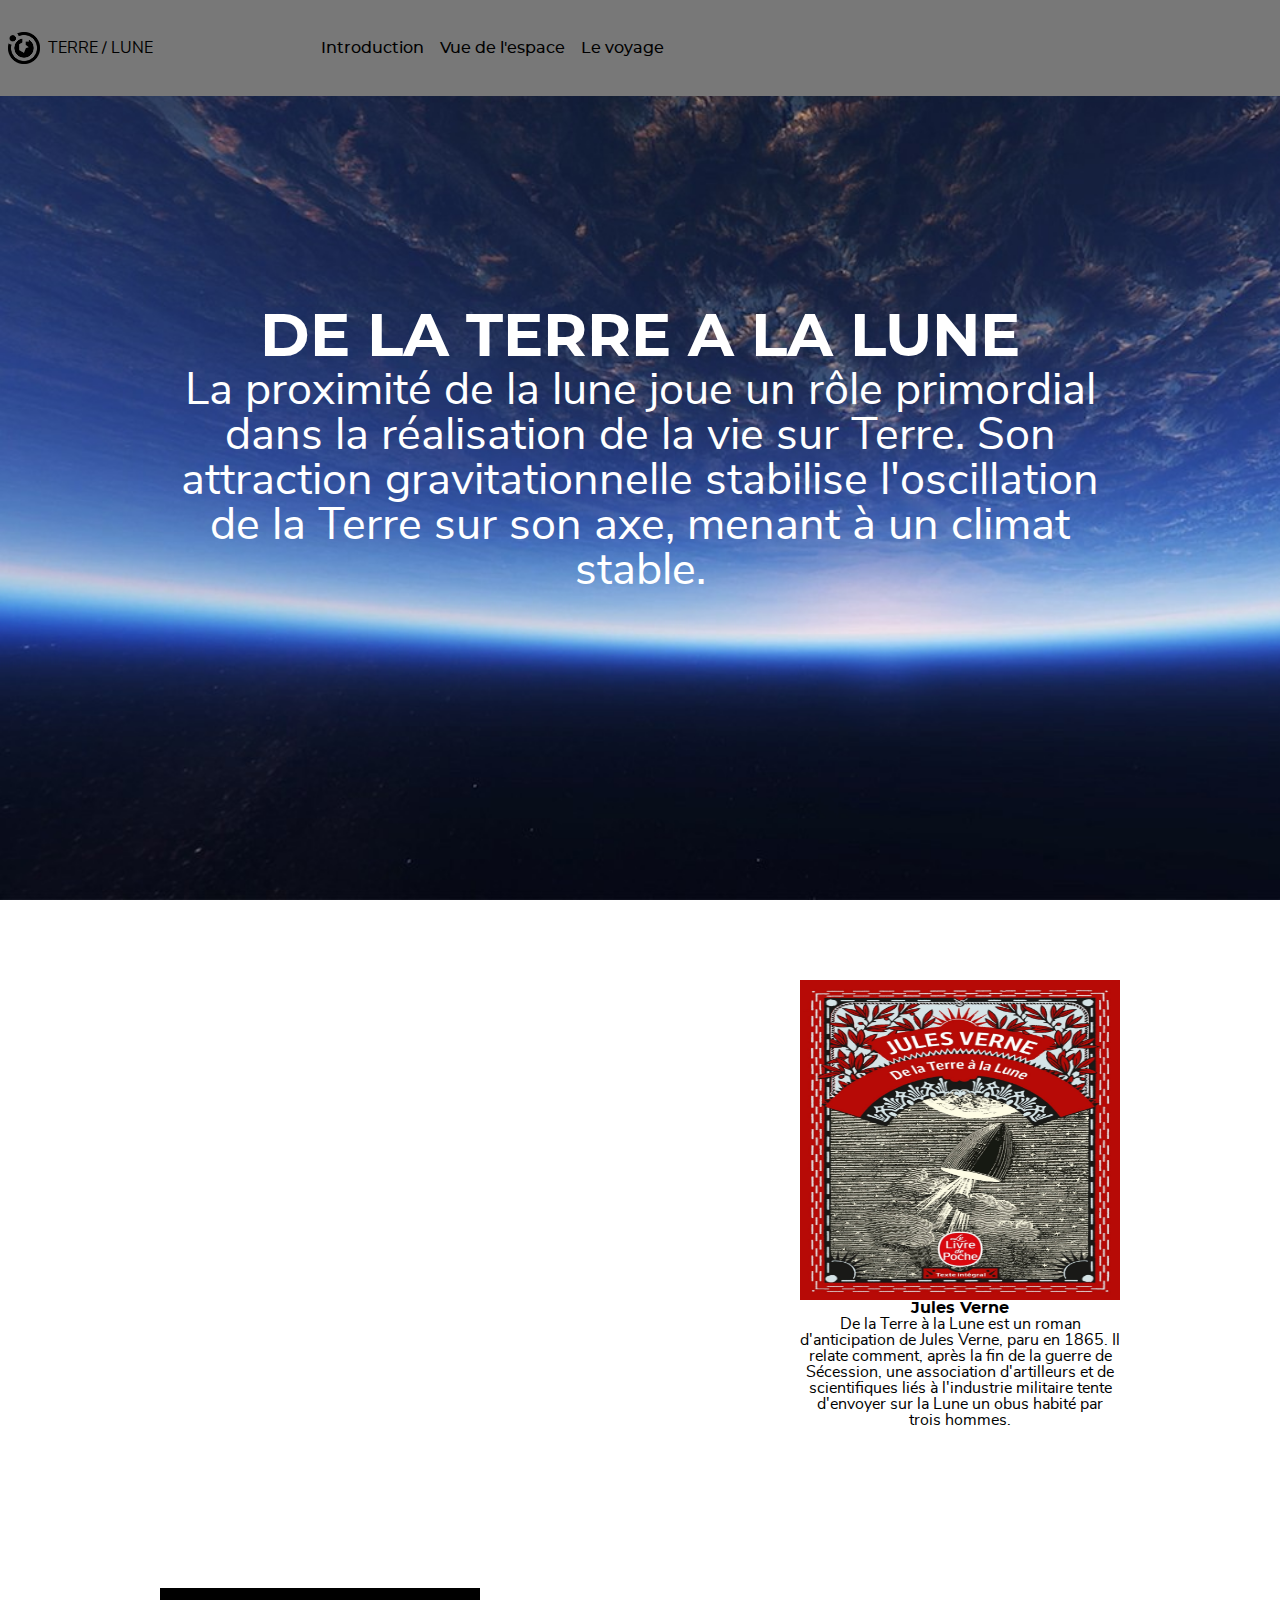
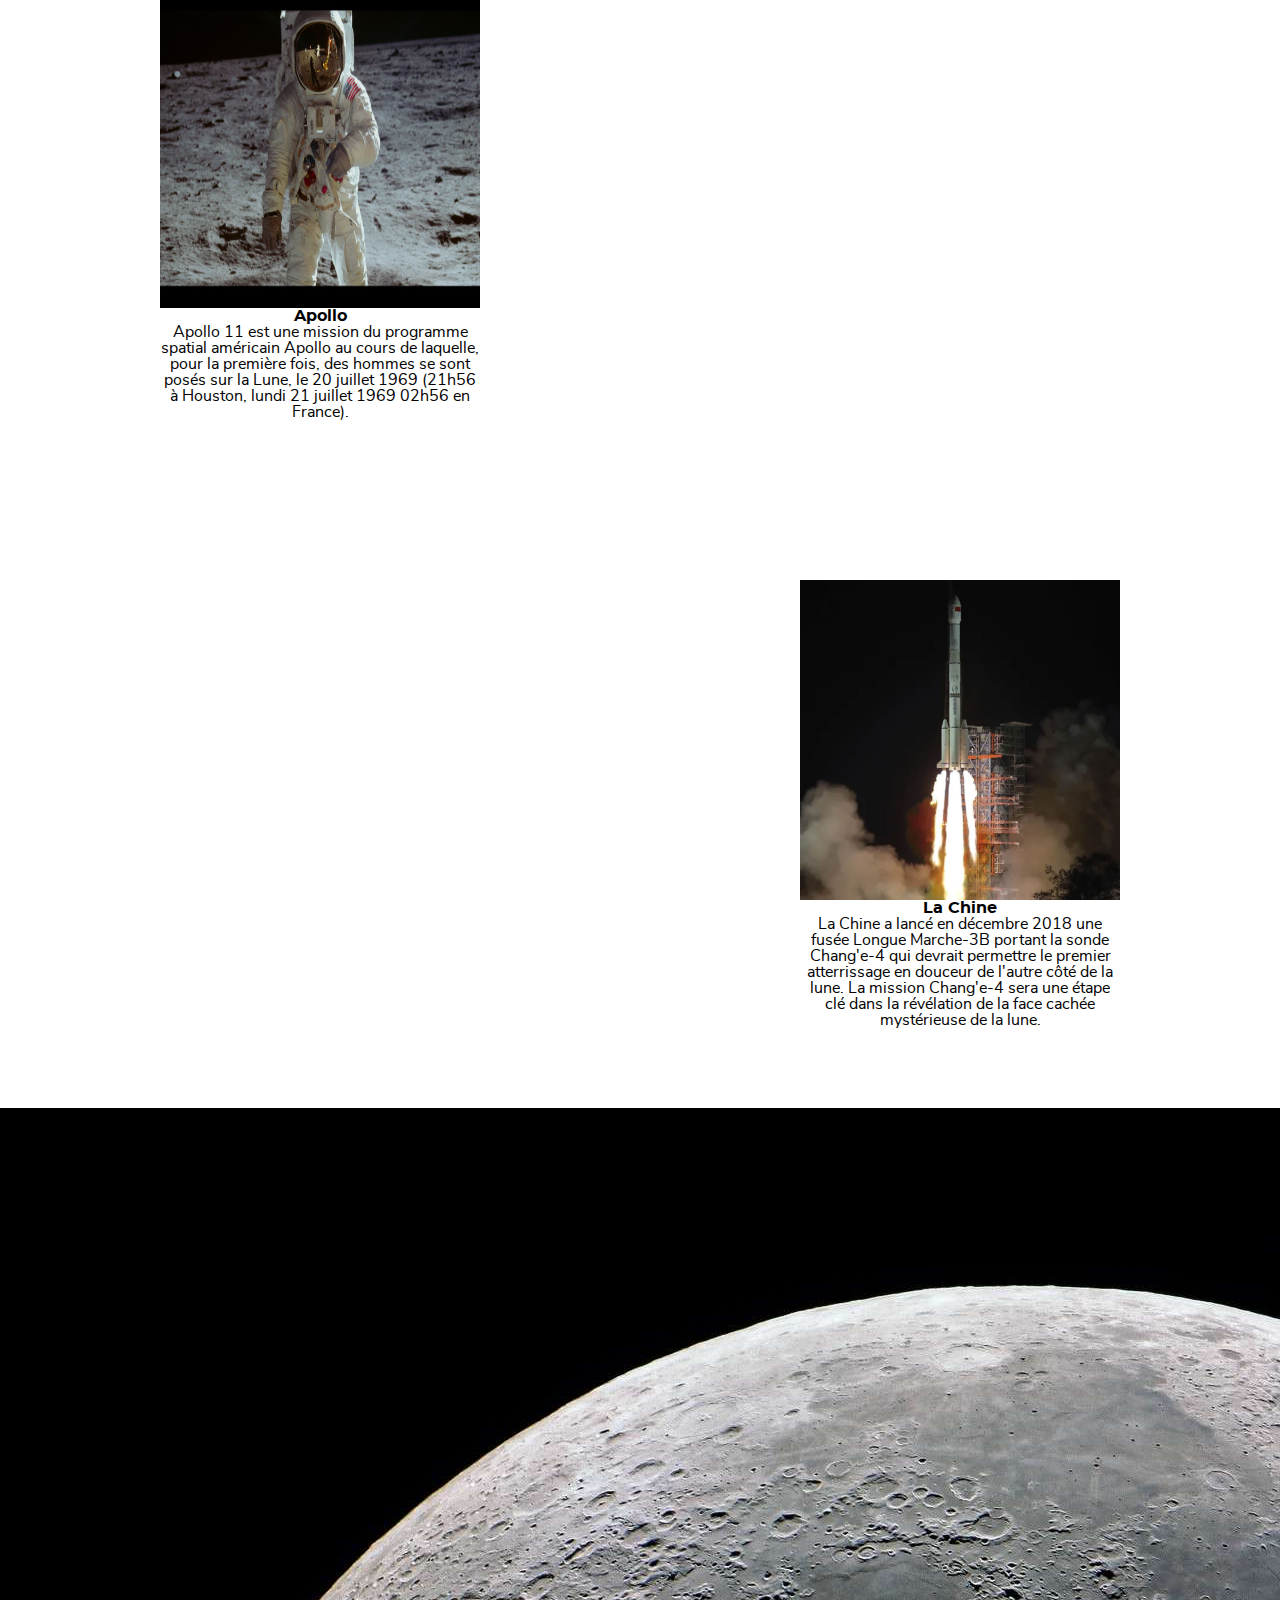
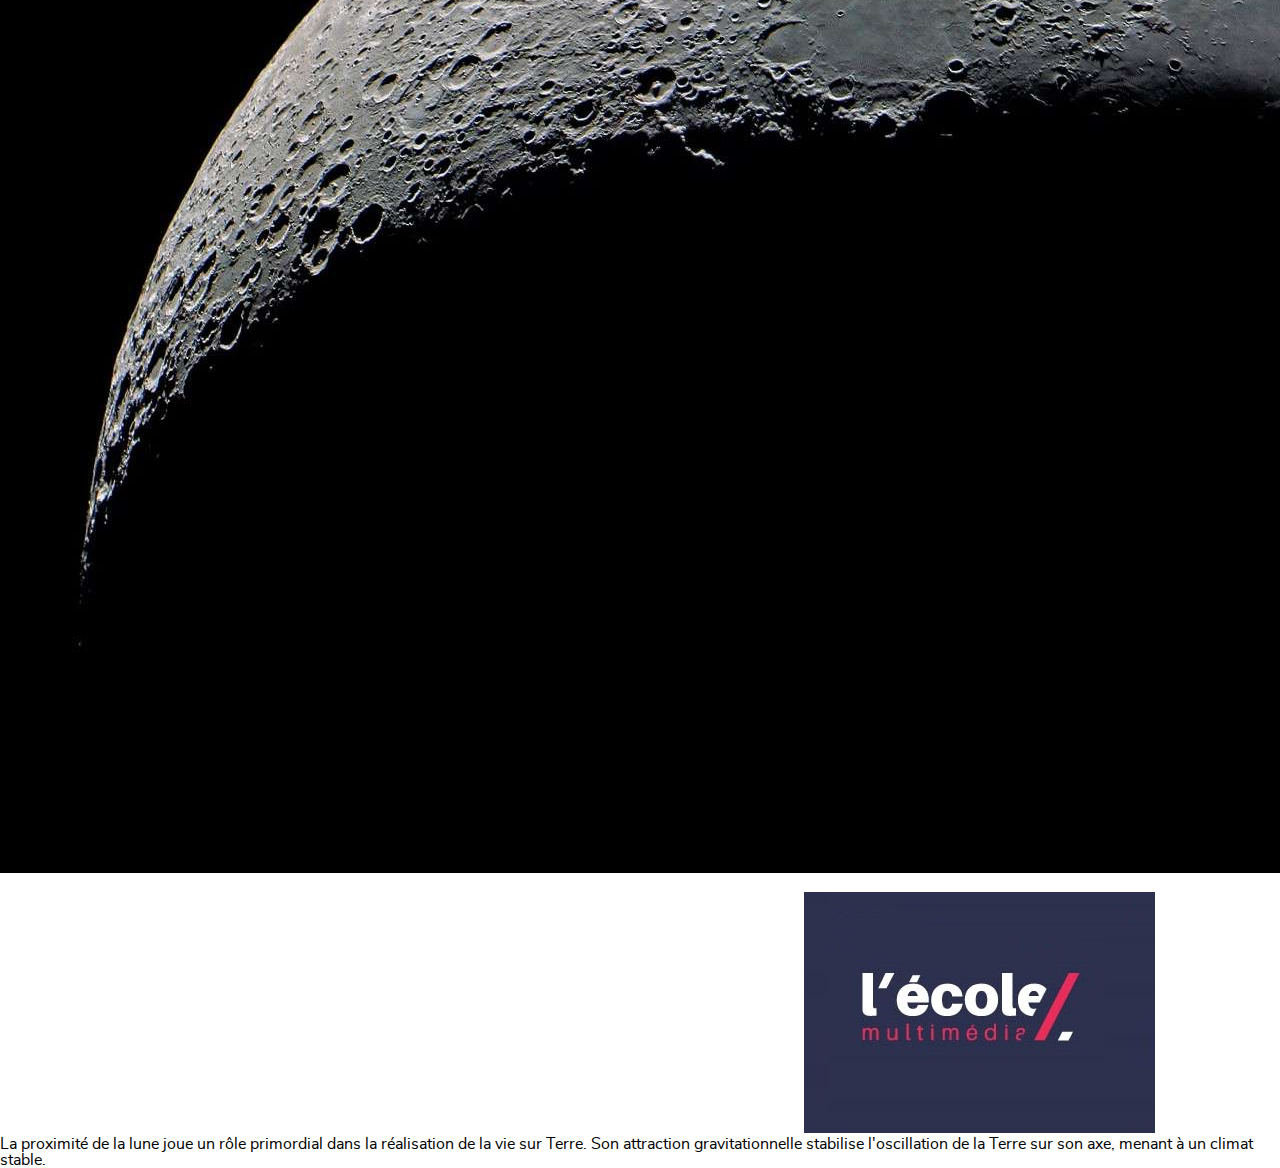
==== index.html @ bf5ff04a "History part is now finished" ====
<!DOCTYPE html>
<html lang="fr">

<head>
    <meta charset="UTF-8">
    <meta name="viewport" content="width=device-width, initial-scale=1.0">
    <meta http-equiv="X-UA-Compatible" content="ie=edge">
    <title>Home</title>
    <link rel="stylesheet" href="css/template.css">
    <link rel="stylesheet" href="css/index.css">
</head>

<body>
    <nav class="navigation">
        <a href="index.html">
            <img src="assets/images/logo.png" alt="Logo du projet">
            <p>TERRE / LUNE</p>
        </a>
        <a href="">Introduction</a>
        <a href="">Vue de l'espace</a>
        <a href="">Le voyage</a>
    </nav>

    <main>
        <section class="introduction">
            <h1>DE LA TERRE A LA LUNE</h1>
            <p>
                La proximité de la lune joue un rôle primordial dans la réalisation
                de la vie sur Terre. Son attraction gravitationnelle stabilise
                l'oscillation de la Terre sur son axe, menant à un climat stable.
            </p>
        </section>

        <div id="bar"></div>

        <section class="history">
            <div>
                <img src="assets/images/jules verne.jpg"
                    alt="Image représentant le roman de Jules Verne 'De la Terre à la Lune'.">
                <h1>Jules Verne</h1>
                <p>
                    <em>De la Terre à la Lune</em> est un roman d'anticipation de Jules Verne,
                    paru en 1865. Il relate comment, après la fin de la guerre de
                    Sécession, une association d'artilleurs et de scientifiques liés à
                    l'industrie militaire tente d'envoyer sur la Lune un obus habité par
                    trois hommes.
                </p>
            </div>

            <div>
                <img src="assets/images/apollo.jpg"
                    alt="Image représentant un astronaute de la mission Apollo II sur la Lune">
                <h1>Apollo</h1>
                <p>
                    Apollo 11 est une mission du programme spatial américain <em>Apollo</em> au
                    cours de laquelle, pour la première fois, des hommes se sont posés
                    sur la Lune, le 20 juillet 1969 (21h56 à Houston, lundi 21 juillet
                    1969 02h56 en France).
                </p>
            </div>

            <div>
                <img src="assets/images/la chine.jpg"
                    alt="Image représentant une fusée qui est entrain de décoller. Il s'agit de la fusée Marche-3B">
                <h1>La Chine</h1>
                <p>
                    La Chine a lancé en décembre 2018 une fusée Longue Marche-3B portant
                    la sonde Chang'e-4 qui devrait permettre le premier atterrissage en
                    douceur de l'autre côté de la lune. La mission Chang'e-4 sera une
                    étape clé dans la révélation de la face cachée mystérieuse de la
                    lune.
                </p>
            </div>
        </section>

        <section class="conclusion">
            <img src="assets/images/moon.jpg" alt="Image représentant la Lune">

            <div class="logos">
                <img src="assets/images/CNES-logo.png" alt="Logo du CNES">
                <img src="assets/images/logolem.jpg" alt="Logo de l'école Multimédia">
                <p>
                    La proximité de la lune joue un rôle primordial dans la réalisation
                    de la vie sur Terre. Son attraction gravitationnelle stabilise
                    l'oscillation de la Terre sur son axe, menant à un climat stable.
                </p>
            </div>
        </section>
    </main>
</body>

</html>
---- css/template.css ----
/* http://meyerweb.com/eric/tools/css/reset/ 
   v2.0 | 20110126
   License: none (public domain)
*/

html, body, div, span, applet, object, iframe,
h1, h2, h3, h4, h5, h6, p, blockquote, pre,
a, abbr, acronym, address, big, cite, code,
del, dfn, em, img, ins, kbd, q, s, samp,
small, strike, strong, sub, sup, tt, var,
b, u, i, center,
dl, dt, dd, ol, ul, li,
fieldset, form, label, legend,
table, caption, tbody, tfoot, thead, tr, th, td,
article, aside, canvas, details, embed, 
figure, figcaption, footer, header, hgroup, 
menu, nav, output, ruby, section, summary,
time, mark, audio, video {
	margin: 0;
	padding: 0;
	border: 0;
	font-size: 100%;
	font: inherit;
	vertical-align: baseline;
}
/* HTML5 display-role reset for older browsers */
article, aside, details, figcaption, figure, 
footer, header, hgroup, menu, nav, section {
	display: block;
}
body {
	line-height: 1;
}
ol, ul {
	list-style: none;
}
blockquote, q {
	quotes: none;
}
blockquote:before, blockquote:after,
q:before, q:after {
	content: '';
	content: none;
}
table {
	border-collapse: collapse;
	border-spacing: 0;
}

/*****************/
/***** FONTS *****/
/*****************/

@font-face {
    font-family: Montserrat;
    src: url('../assets/fonts/montserrat-medium-webfont.woff2') format('woff2'),
         url('../assets/fonts/montserrat-medium-webfont.woff') format('woff');
    font-weight: normal;
    font-style: normal;
}

@font-face {
    font-family: Montserrat;
    src: url('../assets/fonts/montserrat-bold-webfont.woff2') format('woff2'),
         url('../assets/fonts/montserrat-bold-webfont.woff') format('woff');
    font-weight: bold;
    font-style: normal;
}

@font-face {
    font-family: Nunito;
    src: url('../assets/fonts/nunitosans-regular-webfont.woff2') format('woff2'),
         url('../assets/fonts/nunitosans-regular-webfont.woff') format('woff');
    font-weight: normal;
    font-style: normal;
}

@font-face {
    font-family: Nunito;
    src: url('../assets/fonts/nunitosans-bold-webfont.woff2') format('woff2'),
         url('../assets/fonts/nunitosans-bold-webfont.woff') format('woff');
    font-weight: bold;
    font-style: normal;
}

/*****************/

a {
    text-decoration: none;
    color: black;
}

.navigation {
    position: fixed;
    width: 100%;
    font-family: Montserrat;
    background-color: #787878;
    display: flex;
    flex-direction: row;
    align-items: center;
    top:0;
    z-index: 2;
}

.navigation a:first-of-type{
    display: flex;
    align-items: center;
    padding-right: 10rem;
}

.navigation a:first-of-type p{
    padding-left: 0.5rem;
}

.navigation a:first-of-type img{
    width: 2rem;
    height: 2rem;
}

.navigation a{
    padding: 2rem 0.5rem;
}

p {
    font-family: Nunito;
}

h1 {
    font-family: Montserrat;
    font-weight: bold;
}
---- css/index.css ----
.introduction {
    color: white;
    font-family: Montserrat;
    height: 100vh;
    background-image: url("../assets/images/earth.jpg");
    background-repeat: no-repeat;
    background-size: cover;
    text-align: center;
    display: flex;
    align-items: center;
    justify-content: center;
    flex-direction: column;
}

.introduction h1 {
    font-size: 60px;
}

.introduction p {
    font-size: 45px;
    width: 75%
}

.history {
    display: flex;
    flex-direction: column;
    align-items: flex-end;
}

.history img {
    width: 20rem;
    height: 20rem;
}

.history div {
    width: 20rem;
    text-align: center;
    display: flex;
    align-items: center;
    flex-direction: column;
    padding: 5rem 10rem 5rem 0rem;
}

.history div:nth-of-type(2) {
    align-self: flex-start;
    padding-left: 10rem;
}
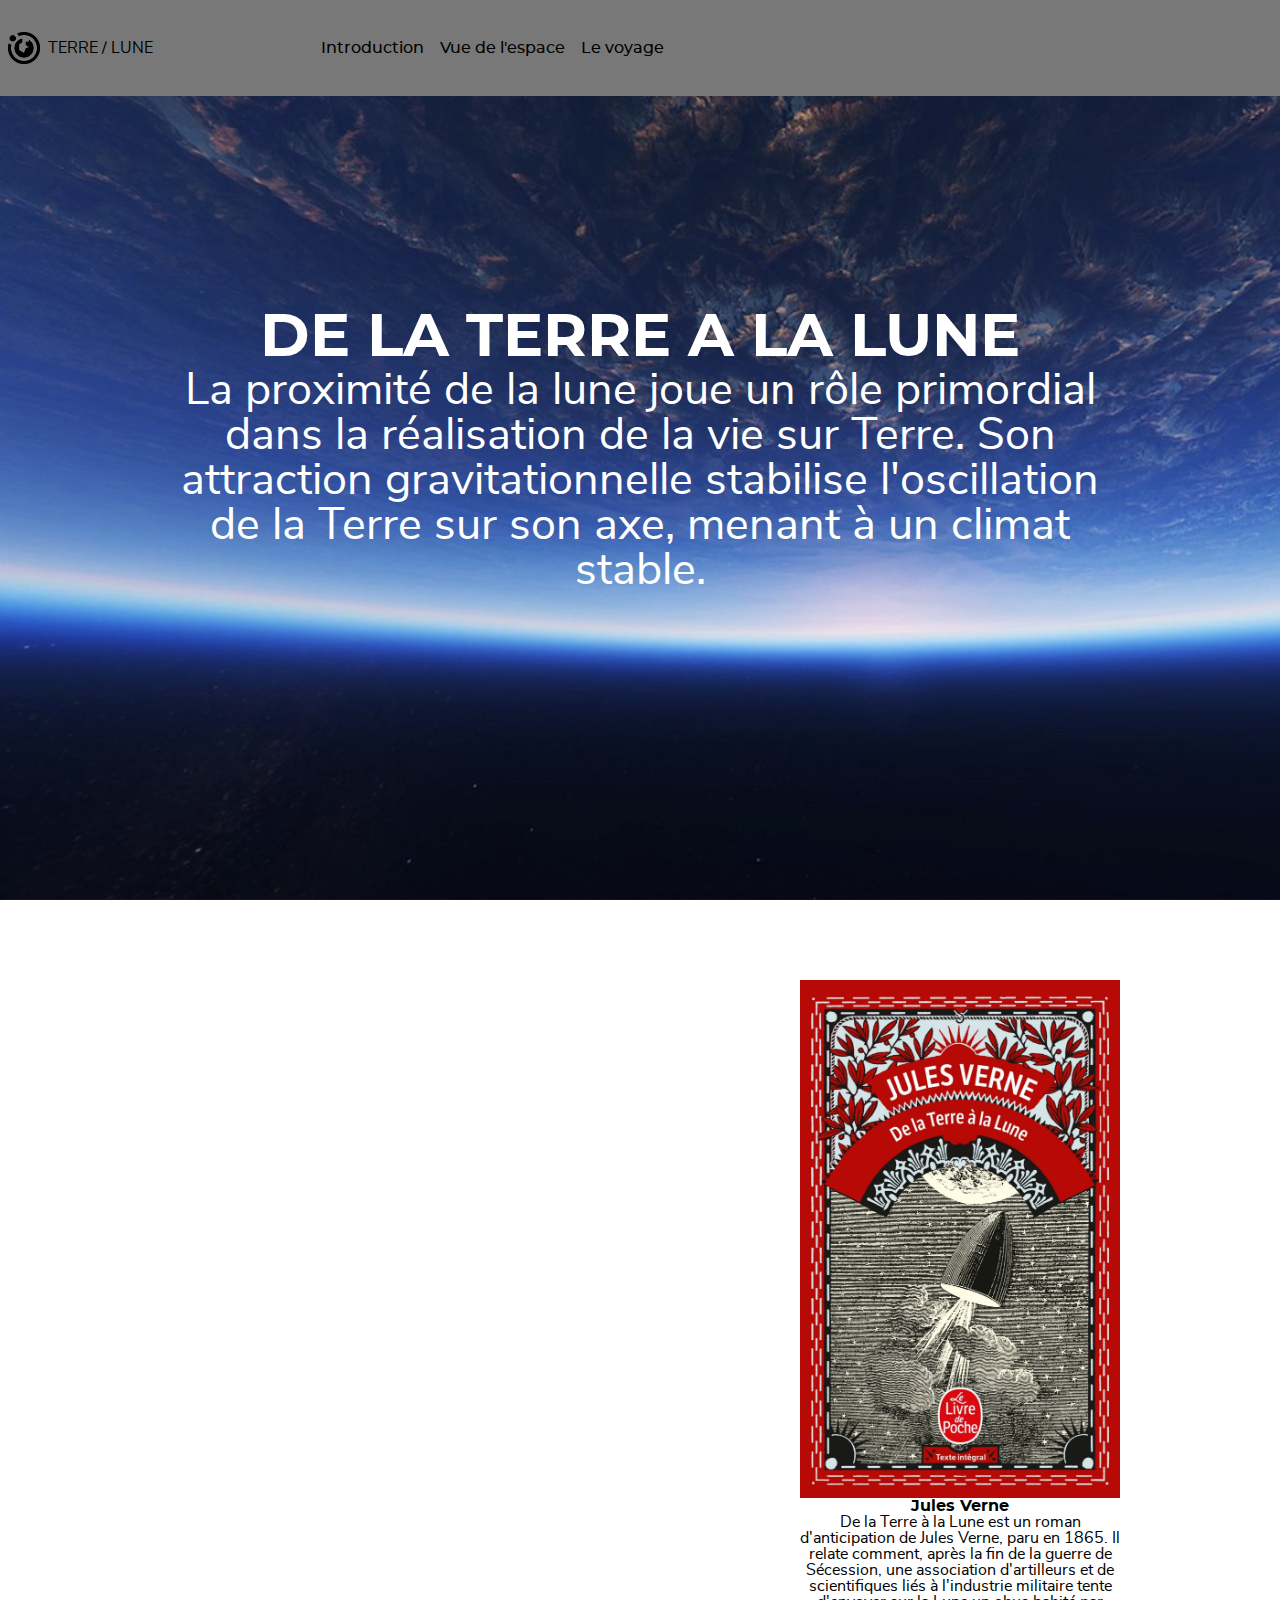
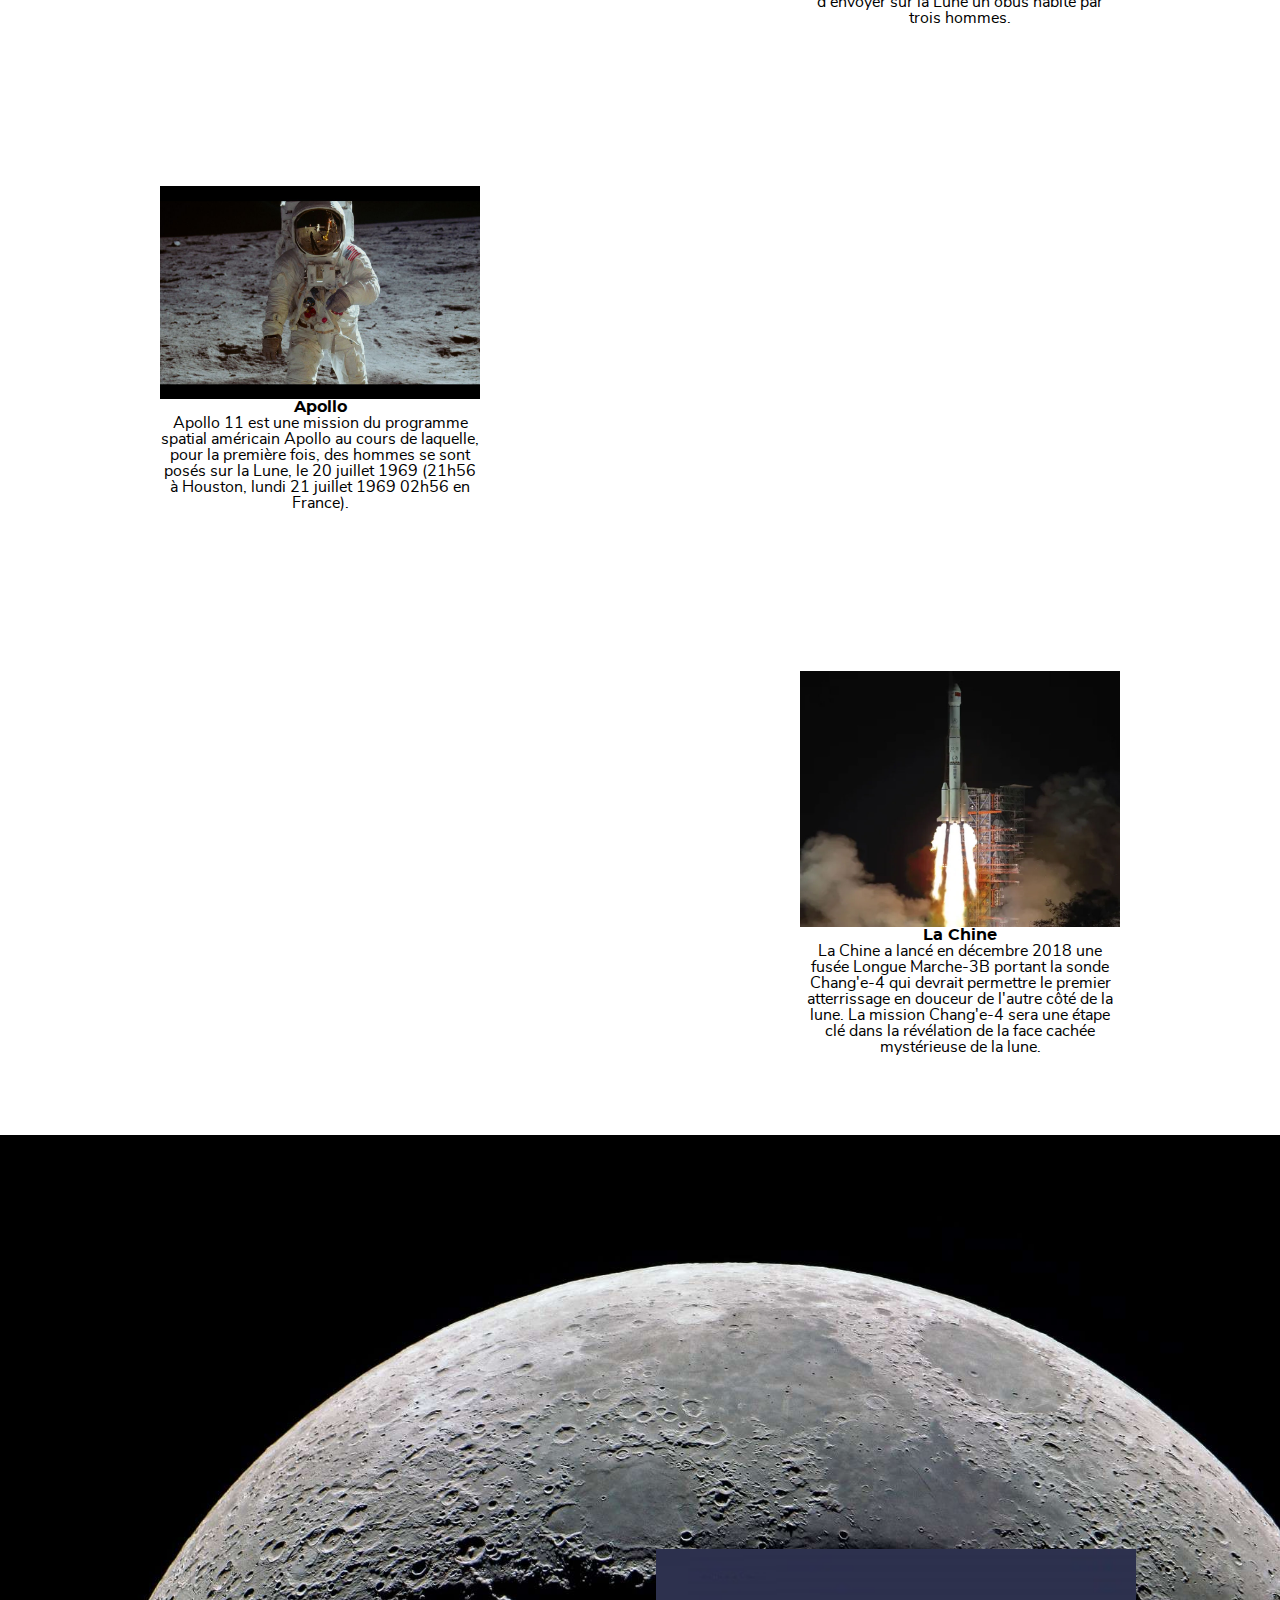
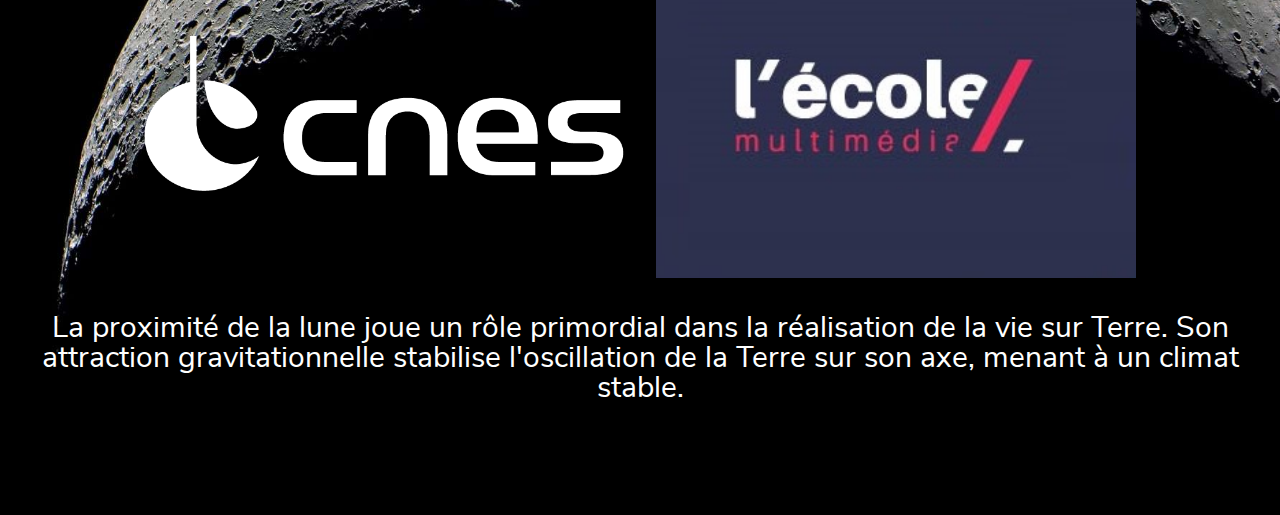
==== commit 8dfd3788: "first page is finished, only left the bar on the middle" ====
--- a/index.html
+++ b/index.html
@@ -74,17 +74,19 @@
         </section>
 
         <section class="conclusion">
-            <img src="assets/images/moon.jpg" alt="Image représentant la Lune">
-
             <div class="logos">
-                <img src="assets/images/CNES-logo.png" alt="Logo du CNES">
-                <img src="assets/images/logolem.jpg" alt="Logo de l'école Multimédia">
-                <p>
-                    La proximité de la lune joue un rôle primordial dans la réalisation
-                    de la vie sur Terre. Son attraction gravitationnelle stabilise
-                    l'oscillation de la Terre sur son axe, menant à un climat stable.
-                </p>
+                <div>
+                    <img src="assets/images/CNES-logo.png" alt="Logo du CNES">
+                </div>
+                <div>
+                    <img src="assets/images/logolem.jpg" alt="Logo de l'école Multimédia">
+                </div>
             </div>
+            <p>
+                La proximité de la lune joue un rôle primordial dans la réalisation
+                de la vie sur Terre. Son attraction gravitationnelle stabilise
+                l'oscillation de la Terre sur son axe, menant à un climat stable.
+            </p>
         </section>
     </main>
 </body>
--- a/css/index.css
+++ b/css/index.css
@@ -1,6 +1,5 @@
 .introduction {
     color: white;
-    font-family: Montserrat;
     height: 100vh;
     background-image: url("../assets/images/earth.jpg");
     background-repeat: no-repeat;
@@ -18,7 +17,7 @@
 
 .introduction p {
     font-size: 45px;
-    width: 75%
+    width: 75%;
 }
 
 .history {
@@ -29,7 +28,6 @@
 
 .history img {
     width: 20rem;
-    height: 20rem;
 }
 
 .history div {
@@ -44,4 +42,37 @@
 .history div:nth-of-type(2) {
     align-self: flex-start;
     padding-left: 10rem;
+}
+
+.conclusion {
+    color: white;
+    height: 100vh;
+    background-image: url("../assets/images/moon.jpg");
+    background-repeat: no-repeat;
+    background-size: cover;
+    text-align: center;
+    display: flex;
+    align-items: center;
+    justify-content: flex-end;
+    flex-direction: column;
+    padding-bottom: 5rem; 
+}
+
+.conclusion .logos{
+    display:flex;
+    align-items: center;
+}
+
+.conclusion .logos div:first-of-type{
+    padding-right: 2rem;
+}
+
+.conclusion img {
+    width: 30rem;
+}
+
+.conclusion p{
+    padding: 2rem 2rem;
+    font-size: 30px;
+    align-self: flex-end;
 }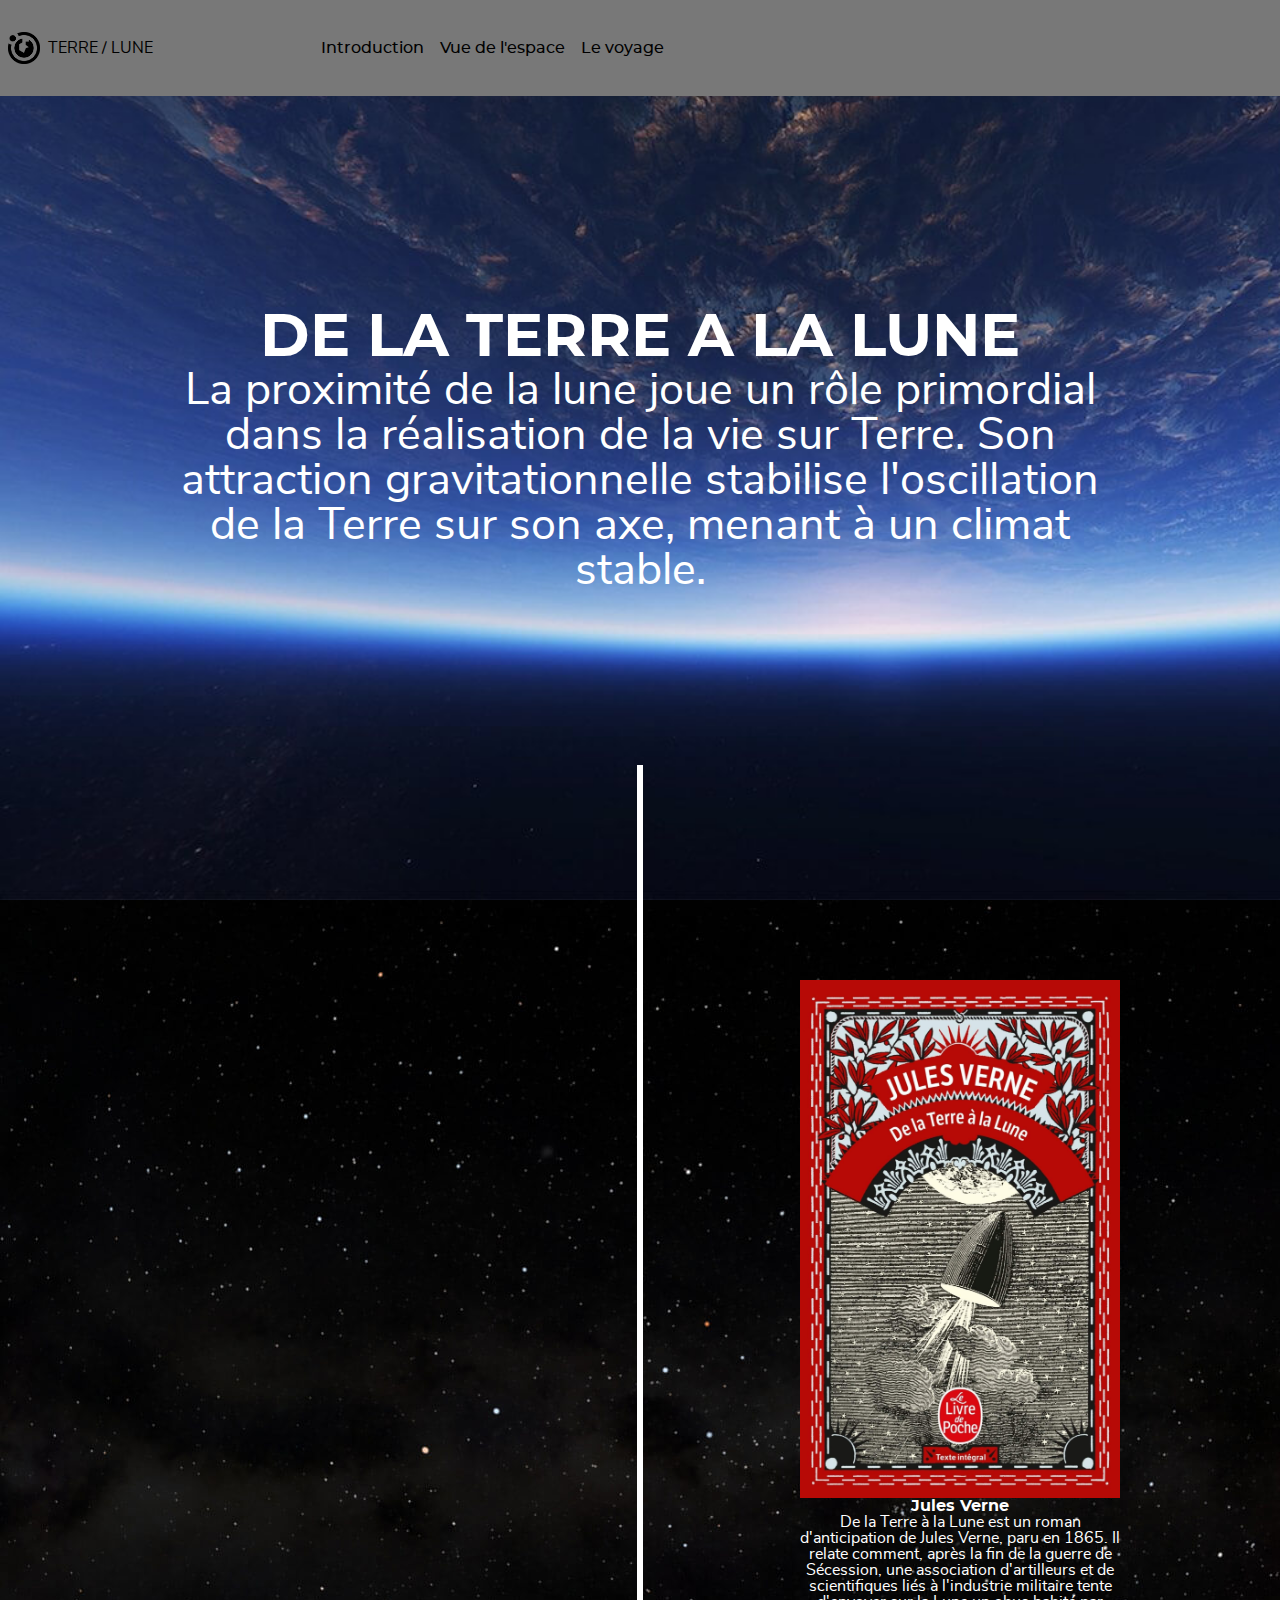
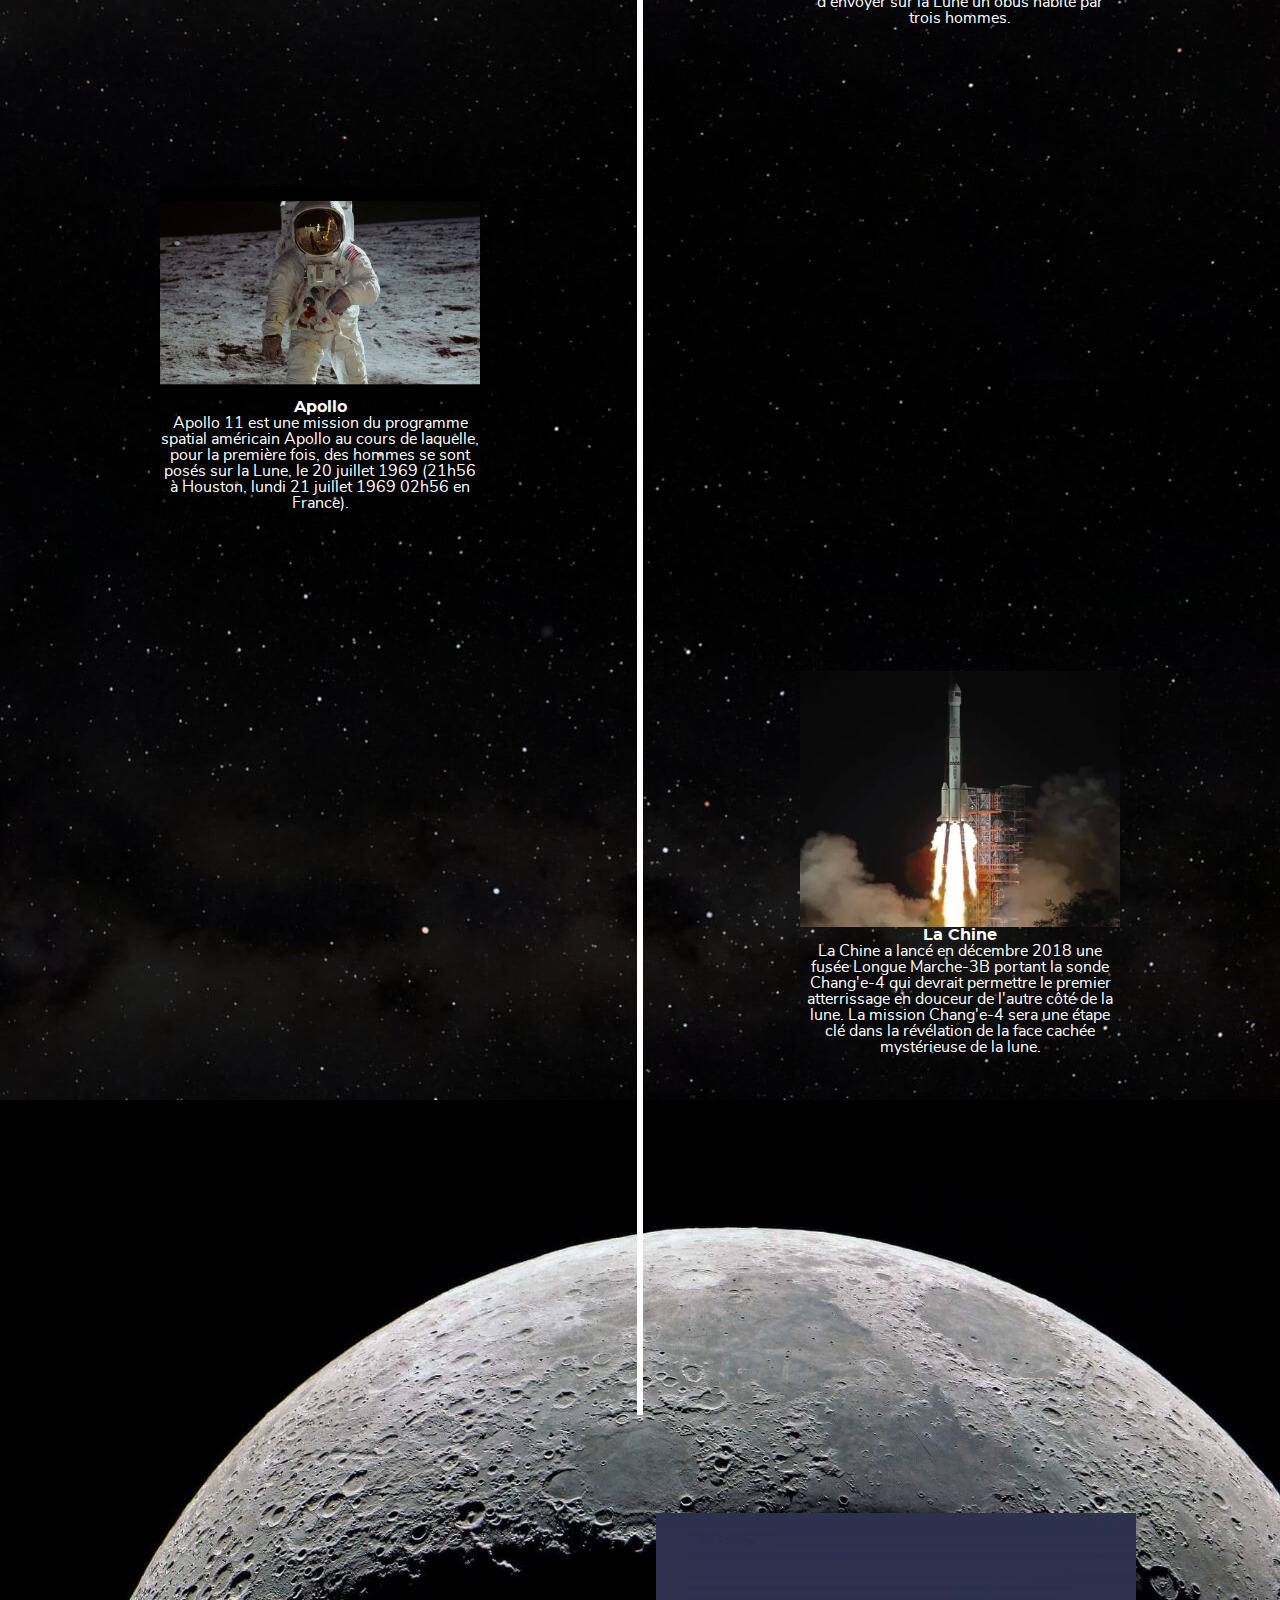
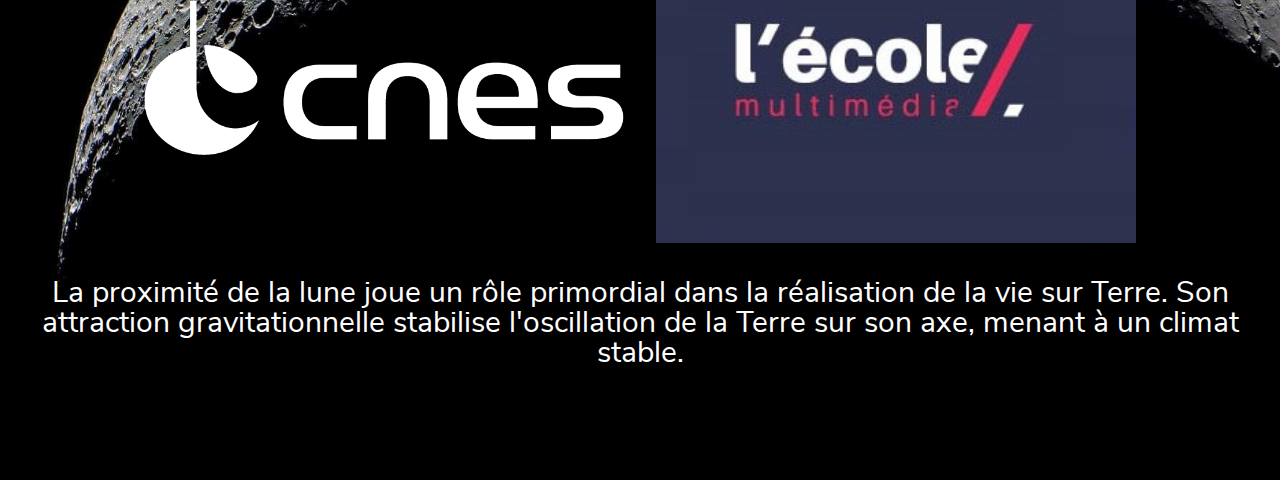
==== commit e891b16f: "add vertical line into first page" ====
--- a/index.html
+++ b/index.html
@@ -16,9 +16,9 @@
             <img src="assets/images/logo.png" alt="Logo du projet">
             <p>TERRE / LUNE</p>
         </a>
-        <a href="">Introduction</a>
-        <a href="">Vue de l'espace</a>
-        <a href="">Le voyage</a>
+        <a href="index.html" class="active">Introduction</a>
+        <a href="spaceview.html">Vue de l'espace</a>
+        <a href="travel.html">Le voyage</a>
     </nav>
 
     <main>
@@ -31,7 +31,9 @@
             </p>
         </section>
 
-        <div id="bar"></div>
+        <div class="circle"></div>
+        <div class="bar"></div>
+        <div class="circle"></div>
 
         <section class="history">
             <div>
--- a/css/index.css
+++ b/css/index.css
@@ -21,6 +21,9 @@
 }
 
 .history {
+    background-image: url("../assets/images/stars-1920x1080.jpg");
+    height: 200vh;
+    color: white;
     display: flex;
     flex-direction: column;
     align-items: flex-end;
@@ -74,5 +77,13 @@
 .conclusion p{
     padding: 2rem 2rem;
     font-size: 30px;
-    align-self: flex-end;
+}
+
+.bar {
+    border-left: 6px solid white;
+    height: 250vh;
+    position: absolute;
+    left: 50%;
+    top: 85%;
+    margin-left: -3px;
 }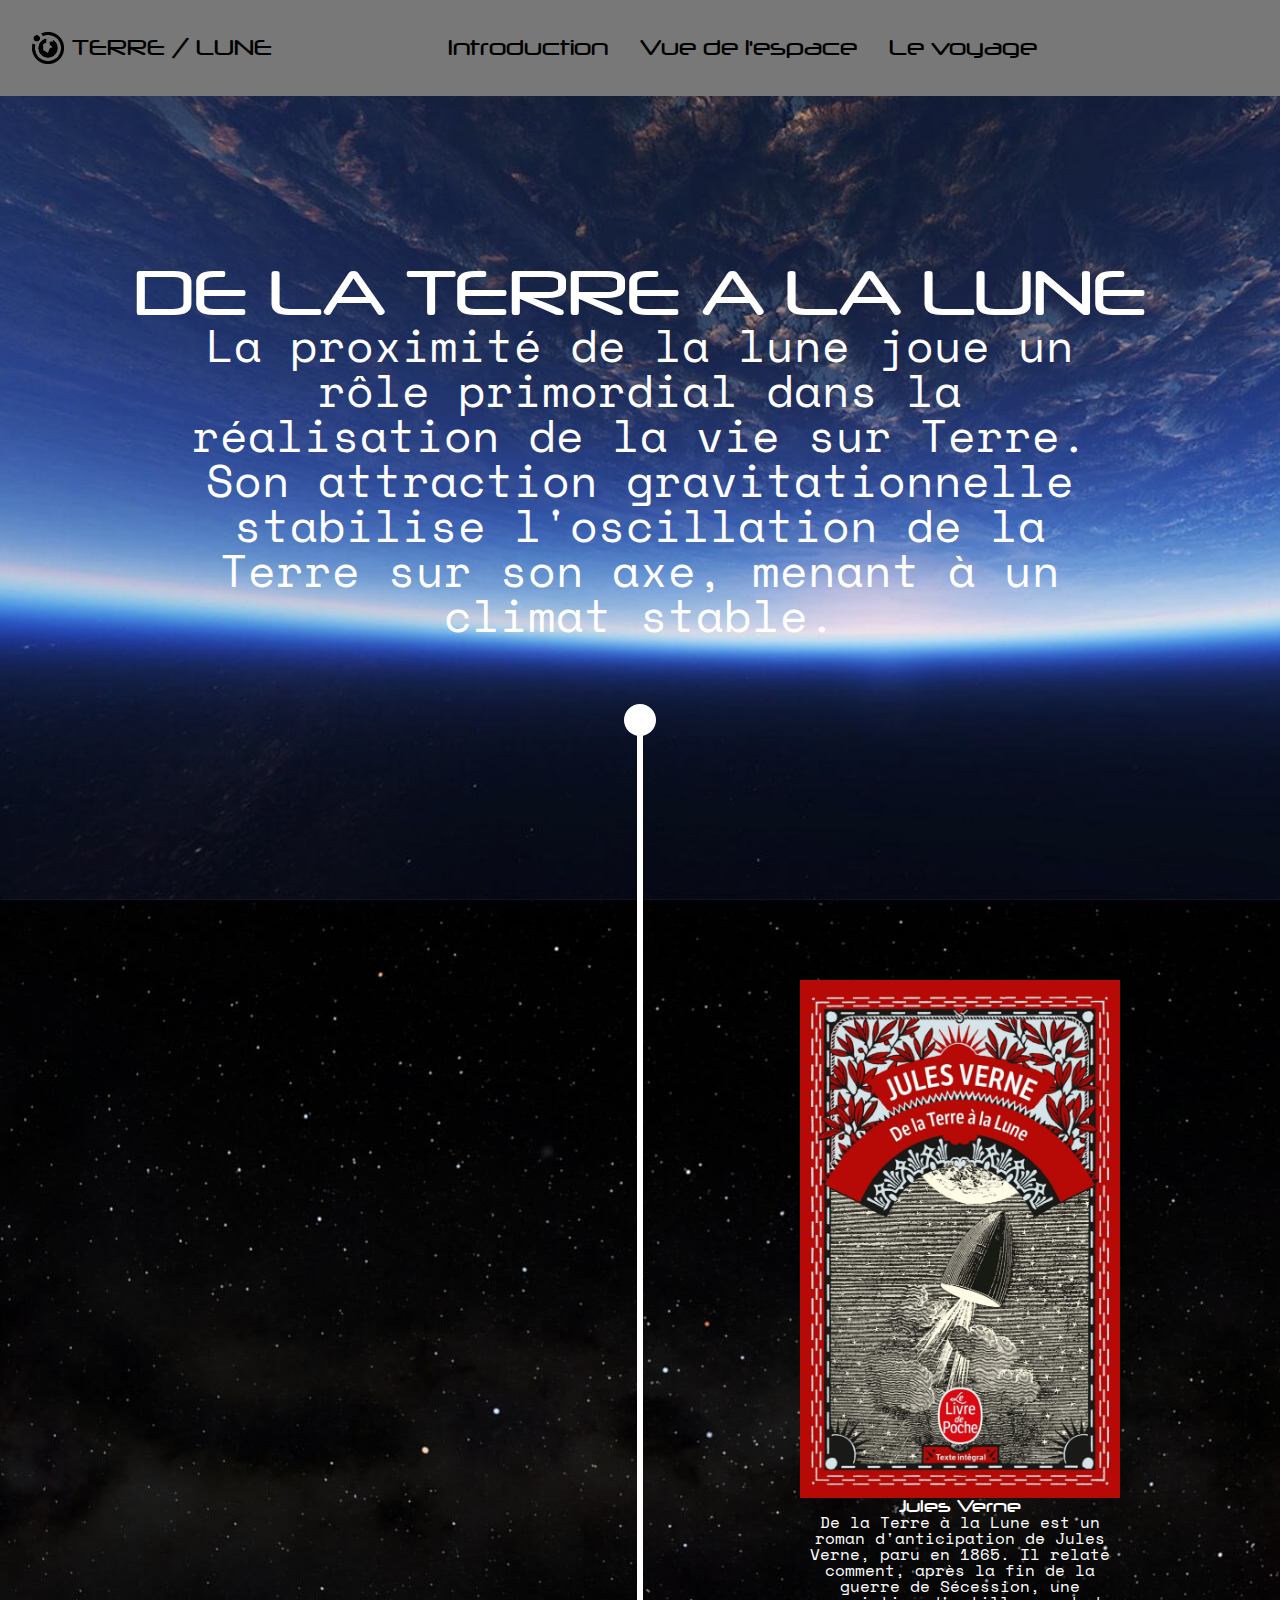
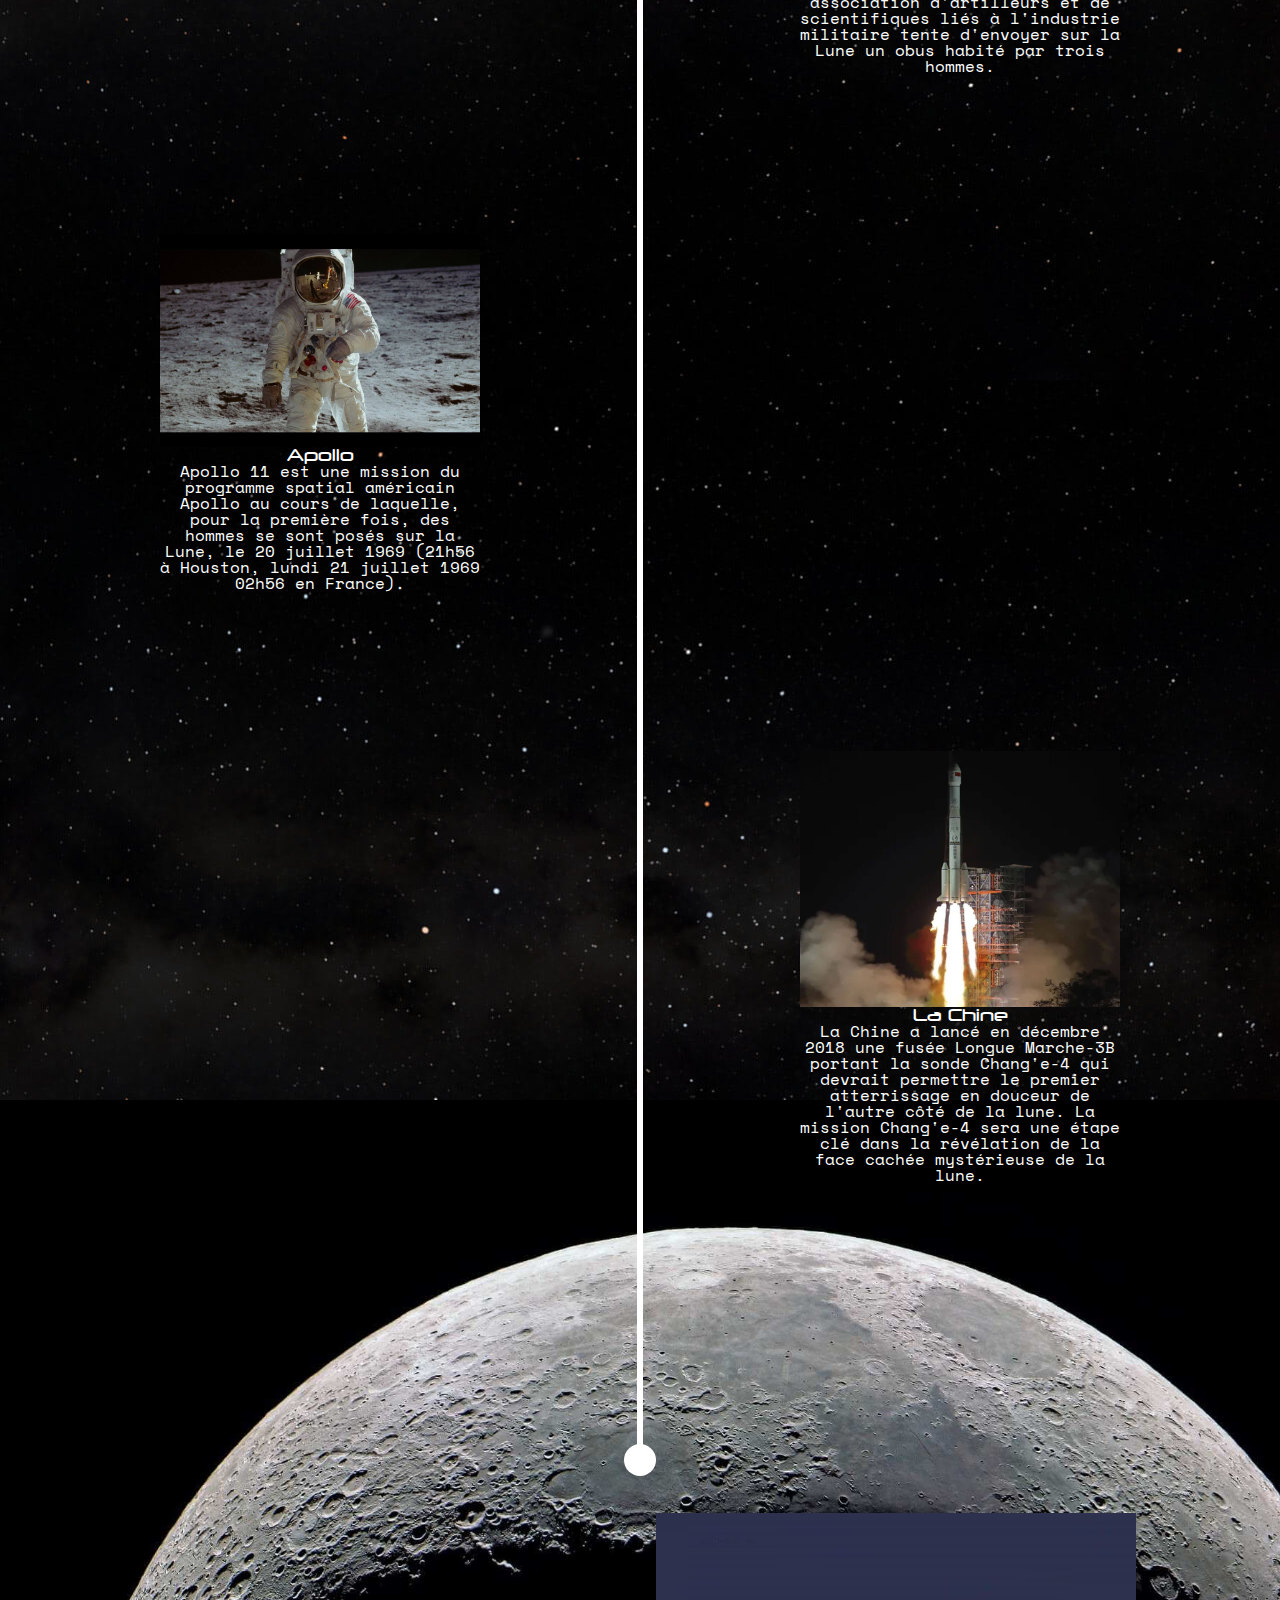
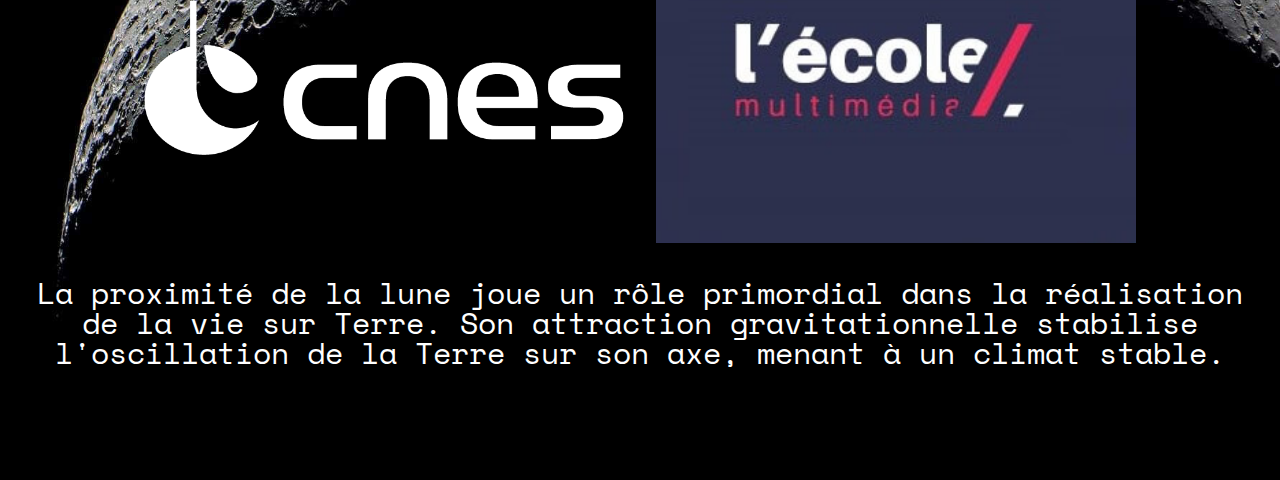
==== commit 8dd3a60f: "Add new font for titles and add few modif on navigation bar on css" ====
--- a/index.html
+++ b/index.html
@@ -8,13 +8,14 @@
     <title>Home</title>
     <link rel="stylesheet" href="css/template.css">
     <link rel="stylesheet" href="css/index.css">
+    <link href="https://fonts.googleapis.com/css?family=Space+Mono" rel="stylesheet">
 </head>
 
 <body>
     <nav class="navigation">
         <a href="index.html">
             <img src="assets/images/logo.png" alt="Logo du projet">
-            <p>TERRE / LUNE</p>
+            TERRE / LUNE
         </a>
         <a href="index.html" class="active">Introduction</a>
         <a href="spaceview.html">Vue de l'espace</a>
--- a/css/template.css
+++ b/css/template.css
@@ -83,6 +83,14 @@
     font-style: normal;
 }
 
+@font-face {
+    font-family: 'neuropolregular';
+    src: url('../assets/fonts/neuropol-webfont.woff2') format('woff2'),
+         url('../assets/fonts/neuropol-webfont.woff') format('woff');
+    font-weight: normal;
+    font-style: normal;
+}
+
 /*****************/
 
 a {
@@ -93,7 +101,8 @@
 .navigation {
     position: fixed;
     width: 100%;
-    font-family: Montserrat;
+    font-family: neuropolregular;
+    font-size: 1.25rem;
     background-color: #787878;
     display: flex;
     flex-direction: row;
@@ -106,26 +115,23 @@
     display: flex;
     align-items: center;
     padding-right: 10rem;
-}
-
-.navigation a:first-of-type p{
-    padding-left: 0.5rem;
+    padding-left: 2rem;
 }
 
 .navigation a:first-of-type img{
     width: 2rem;
     height: 2rem;
+    margin-right: 0.5rem;
 }
 
 .navigation a{
-    padding: 2rem 0.5rem;
+    padding: 2rem 1rem;
 }
 
 p {
-    font-family: Nunito;
+    font-family: 'Space Mono', monospace;
 }
 
 h1 {
-    font-family: Montserrat;
-    font-weight: bold;
+    font-family: neuropolregular;
 }--- a/css/index.css
+++ b/css/index.css
@@ -81,9 +81,24 @@
 
 .bar {
     border-left: 6px solid white;
-    height: 250vh;
+    height: 260vh;
     position: absolute;
-    left: 50%;
-    top: 85%;
-    margin-left: -3px;
+    left: 50vw;
+    top: 80vh;
+    transform: translateX(-3px);
+}
+
+.circle {
+    background-color: white;
+    height: 2rem;
+    width: 2rem;
+    border-radius: 50%;
+    position: absolute;
+    left: 50vw;
+    top: 80vh;
+    transform: translate(-1rem, -1rem);
+}
+
+main .circle:nth-child(2) {
+    top: 340vh;
 }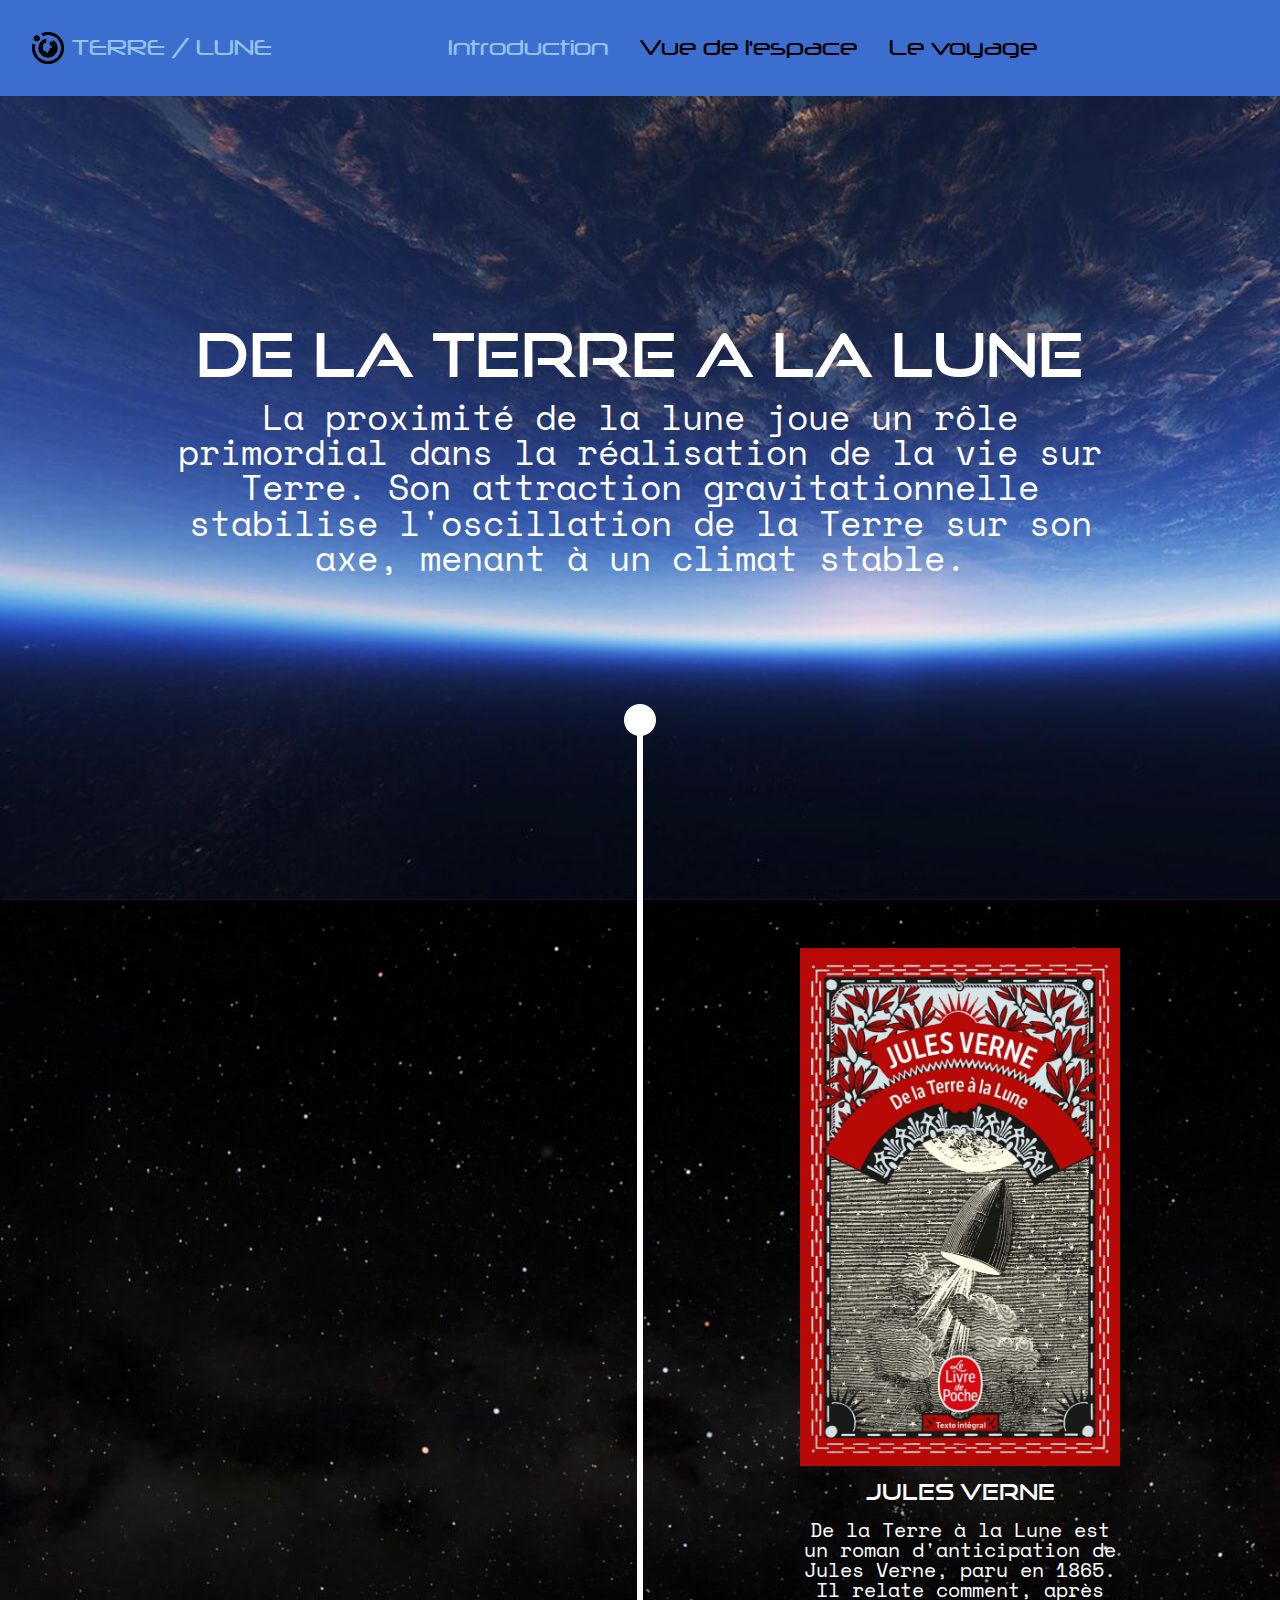
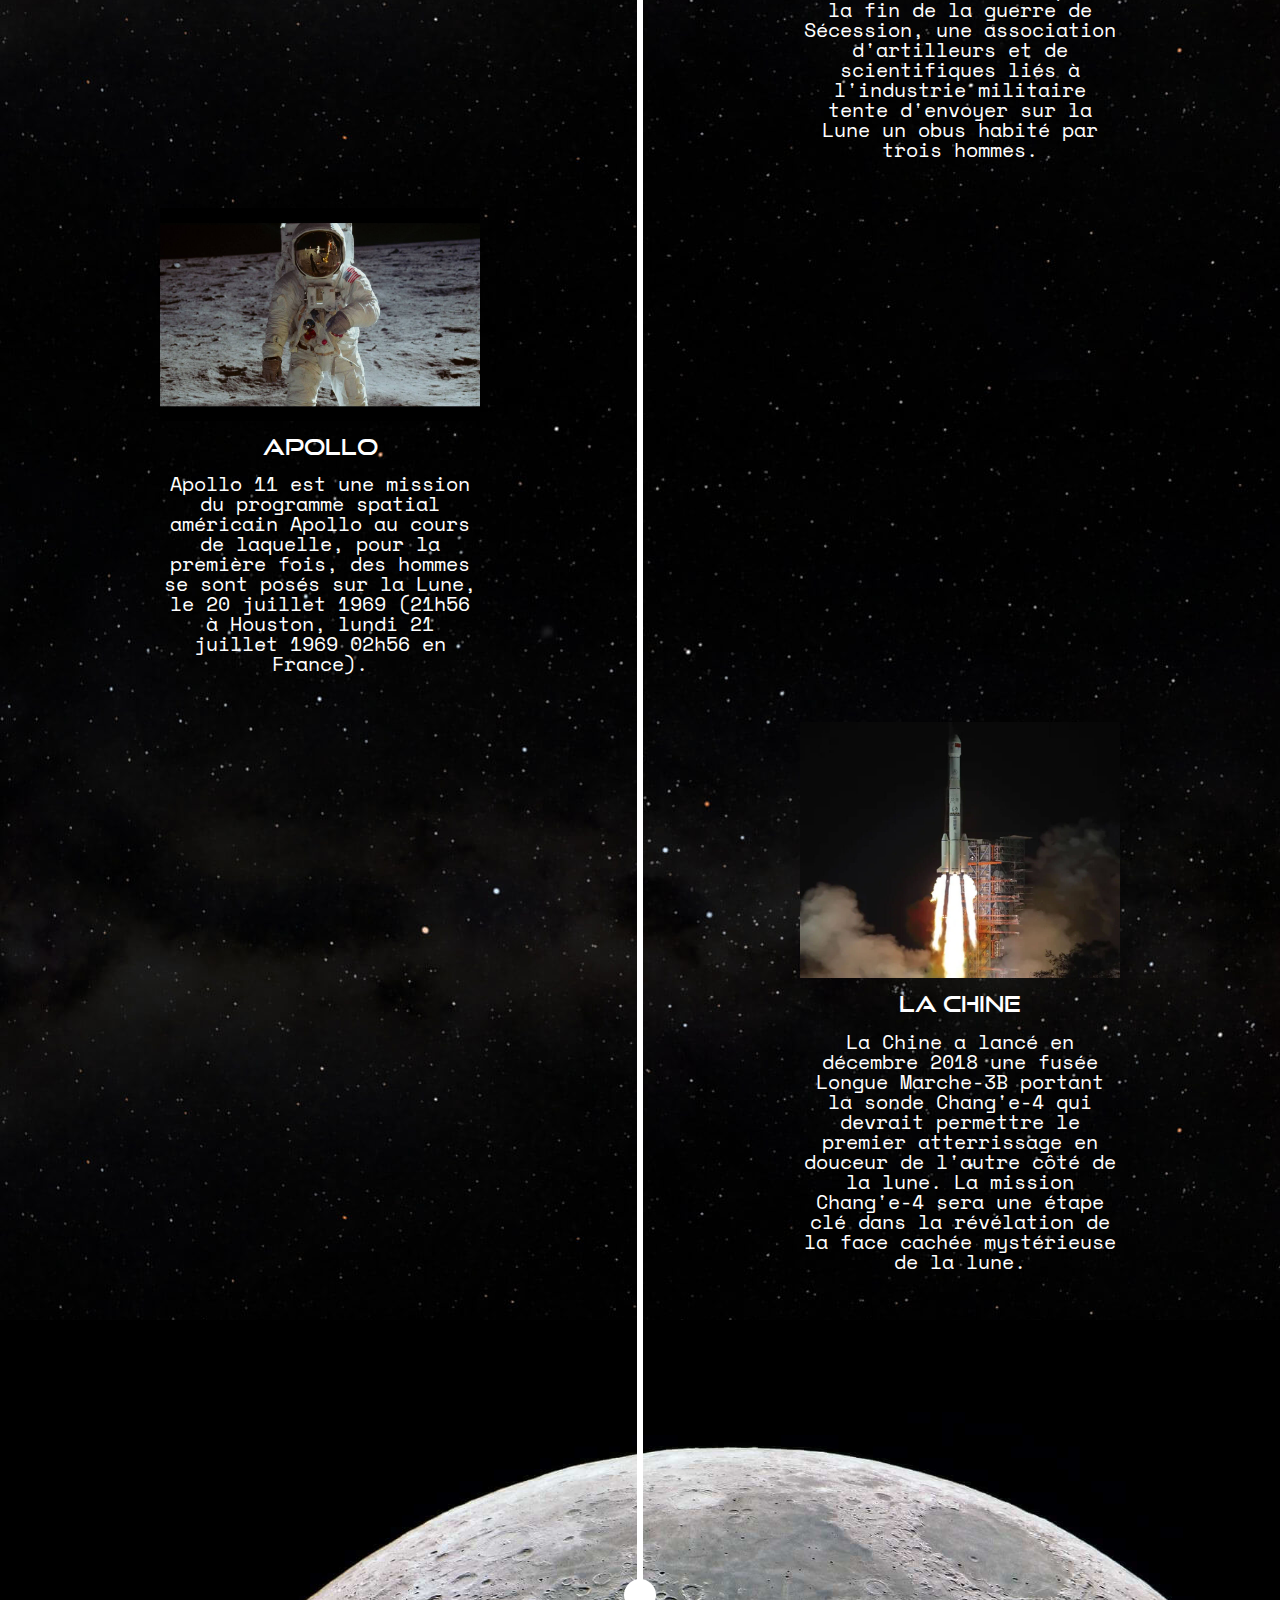
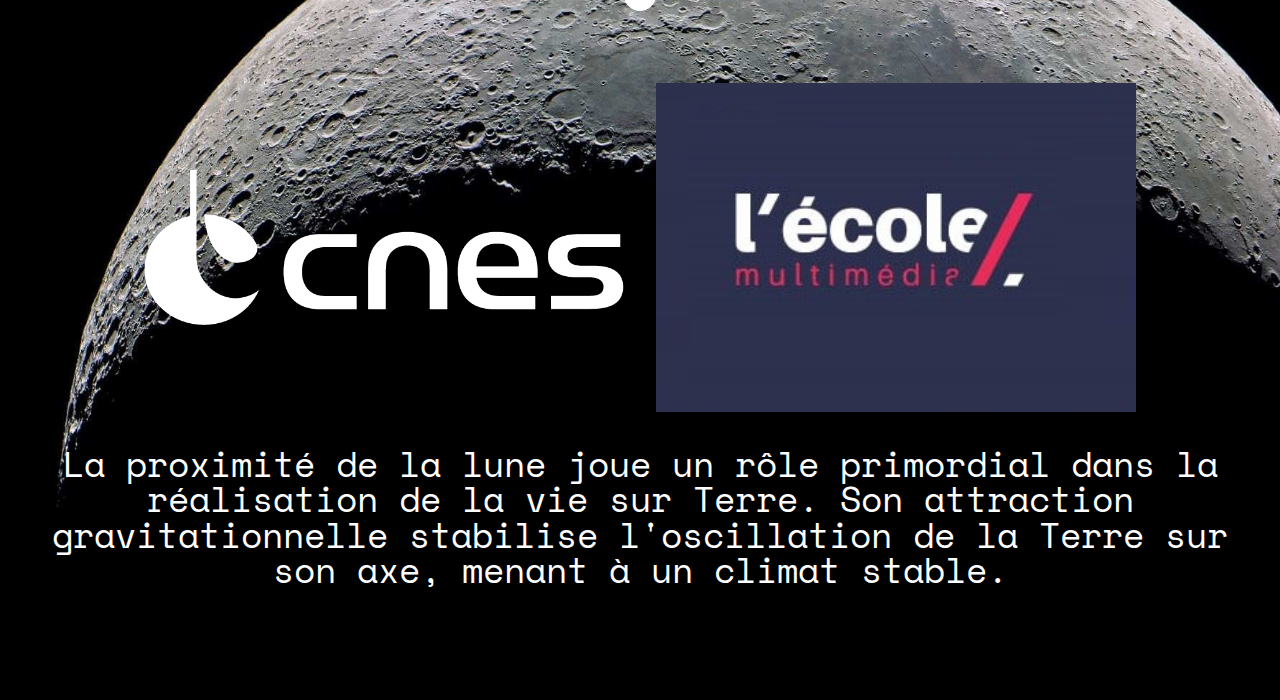
==== commit 1caf9a31: "Change values of rotation for the moon and the earth" ====
--- a/index.html
+++ b/index.html
@@ -5,7 +5,7 @@
     <meta charset="UTF-8">
     <meta name="viewport" content="width=device-width, initial-scale=1.0">
     <meta http-equiv="X-UA-Compatible" content="ie=edge">
-    <title>Home</title>
+    <title>Introduction</title>
     <link rel="stylesheet" href="css/template.css">
     <link rel="stylesheet" href="css/index.css">
     <link href="https://fonts.googleapis.com/css?family=Space+Mono" rel="stylesheet">
--- a/css/template.css
+++ b/css/template.css
@@ -52,41 +52,17 @@
 /*****************/
 
 @font-face {
-    font-family: Montserrat;
-    src: url('../assets/fonts/montserrat-medium-webfont.woff2') format('woff2'),
-         url('../assets/fonts/montserrat-medium-webfont.woff') format('woff');
+    font-family: 'neuropolregular';
+    src: url('../assets/fonts/neuropol-webfont.woff2') format('woff2'),
+         url('../assets/fonts/neuropol-webfont.woff') format('woff');
     font-weight: normal;
     font-style: normal;
 }
 
 @font-face {
-    font-family: Montserrat;
-    src: url('../assets/fonts/montserrat-bold-webfont.woff2') format('woff2'),
-         url('../assets/fonts/montserrat-bold-webfont.woff') format('woff');
-    font-weight: bold;
-    font-style: normal;
-}
-
-@font-face {
-    font-family: Nunito;
-    src: url('../assets/fonts/nunitosans-regular-webfont.woff2') format('woff2'),
-         url('../assets/fonts/nunitosans-regular-webfont.woff') format('woff');
-    font-weight: normal;
-    font-style: normal;
-}
-
-@font-face {
-    font-family: Nunito;
-    src: url('../assets/fonts/nunitosans-bold-webfont.woff2') format('woff2'),
-         url('../assets/fonts/nunitosans-bold-webfont.woff') format('woff');
-    font-weight: bold;
-    font-style: normal;
-}
-
-@font-face {
-    font-family: 'neuropolregular';
-    src: url('../assets/fonts/neuropol-webfont.woff2') format('woff2'),
-         url('../assets/fonts/neuropol-webfont.woff') format('woff');
+    font-family: 'good_timesregular';
+    src: url('../assets/fonts/good_times_rg-webfont.woff2') format('woff2'),
+         url('../assets/fonts/good_times_rg-webfont.woff') format('woff');
     font-weight: normal;
     font-style: normal;
 }
@@ -98,12 +74,16 @@
     color: black;
 }
 
+a:hover, .active {
+    color: #94C4EA;
+}
+
 .navigation {
     position: fixed;
     width: 100%;
     font-family: neuropolregular;
     font-size: 1.25rem;
-    background-color: #787878;
+    background-color: #3C6ECF;
     display: flex;
     flex-direction: row;
     align-items: center;
@@ -130,8 +110,10 @@
 
 p {
     font-family: 'Space Mono', monospace;
+    font-size: 2.2rem;
 }
 
 h1 {
-    font-family: neuropolregular;
+    font-family: good_timesregular;
+    padding-bottom: 1rem;
 }--- a/css/index.css
+++ b/css/index.css
@@ -12,21 +12,29 @@
 }
 
 .introduction h1 {
-    font-size: 60px;
+    font-size: 3.75rem;
 }
 
 .introduction p {
-    font-size: 45px;
     width: 75%;
 }
 
 .history {
     background-image: url("../assets/images/stars-1920x1080.jpg");
-    height: 200vh;
     color: white;
+    min-height: 200vh;
     display: flex;
     flex-direction: column;
     align-items: flex-end;
+}
+
+.history p {
+    font-size: 1.25rem;
+}
+
+.history h1 {
+    padding-top: 1rem;
+    font-size: 1.35rem;
 }
 
 .history img {
@@ -39,12 +47,17 @@
     display: flex;
     align-items: center;
     flex-direction: column;
-    padding: 5rem 10rem 5rem 0rem;
+    padding: 3rem 10rem 0rem 0rem;
 }
 
 .history div:nth-of-type(2) {
     align-self: flex-start;
+    padding-right: 0rem;
     padding-left: 10rem;
+}
+
+.history div:last-of-type {
+    padding-bottom: 3rem;
 }
 
 .conclusion {
@@ -76,12 +89,11 @@
 
 .conclusion p{
     padding: 2rem 2rem;
-    font-size: 30px;
 }
 
 .bar {
     border-left: 6px solid white;
-    height: 260vh;
+    height: 275vh;
     position: absolute;
     left: 50vw;
     top: 80vh;
@@ -100,5 +112,5 @@
 }
 
 main .circle:nth-child(2) {
-    top: 340vh;
+    top: 355vh;
 }